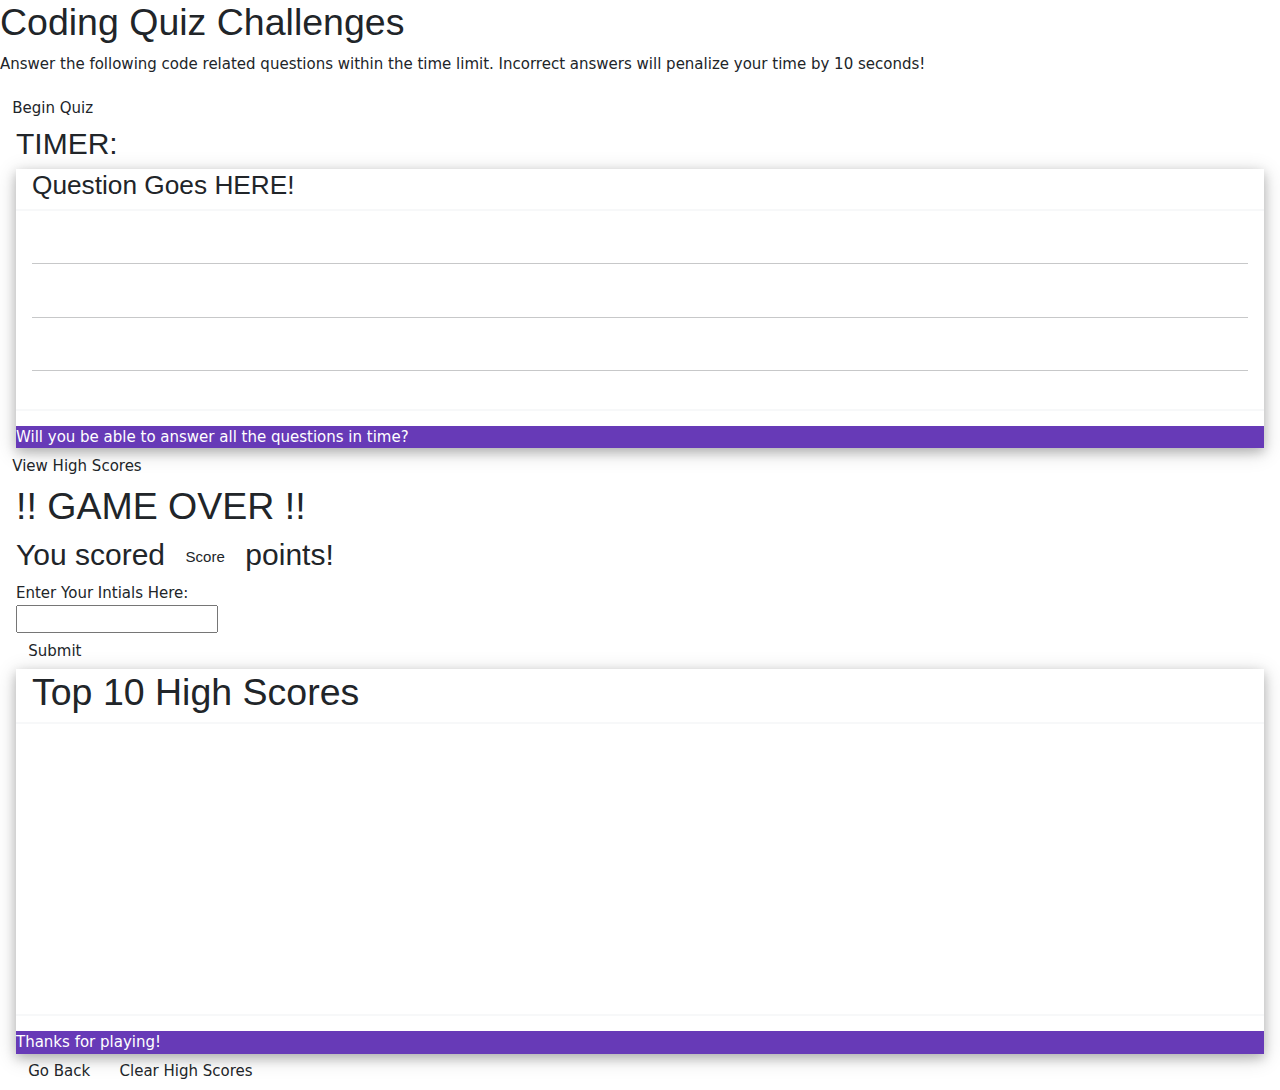
==== index.html @ 612eb7d9 "html framework" ====
<!DOCTYPE html>
<html lang="en">
    <head>
        <meta charset="UTF-8">
        <meta name="viewport" content="width=device-width, initial-scale=1.0">
        <link rel="stylesheet" href="./assets/styles/reset.css">
        <link rel="stylesheet" href="https://www.w3schools.com/w3css/4/w3.css">
        <link rel="stylesheet" href="https://cdn.jsdelivr.net/npm/bootstrap@5.1.0/dist/css/bootstrap.min.css">
        <link rel="stylesheet" href="/assets/styles/style.css">
        <title>Code Quiz</title>
    </head>
    <body>
        <h1>Coding Quiz Challenges</h1>
        <div class="start">
            <p>Answer the following code related questions within the time limit. Incorrect answers will penalize your time by 10 seconds!</p>
            <button id="beingBtn" type="button" class="btn $indigo-600">Begin Quiz</button><br>
        </div>
        <main class="main">
            <div id="gameCard" class="w3-container hide">
                <h2 class="timer">TIMER: </h2>
                <div id="questionCard" class="w3-card-4">
                    <header class="w3-container w3-signal-white">
                        <h3 id="question">Question Goes HERE!</h3>
                    </header>
                    <hr class="border">
                    <div id="multipleChoice" class="w3-container">
                        <div class="questionLine">
                            <label id="mcA"></label>
                        </div><hr>
                        <div class="questionLine">
                            <label id="mcB"></label>
                        </div><hr>
                        <div class="questionLine">
                            <label id="mcC"></label>
                        </div><hr>
                        <div class="questionLine">
                            <label id="mcD"></label>
                        </div>
                    </div>
                    <hr class="border">
                    <footer id="feedback" class="w3-block w3-deep-purple">Will you be able to answer all the questions in time?</footer>
                </div>
            </div>

            <button id="leaderBrn" type="button" class="btn">View High Scores</button>

            <div id="highScoreForm" class="w3-container hide">
                <h1>!! GAME OVER !!</h1>
                <h2>You scored <span id="scoreBtn" class="btn">Score</span> points!</h2>
                <form>
                    <label for="initialsBox">Enter Your Intials Here: </label><br>
                    <input id="initialsBox" type="text" maxlenght="3"><br>
                    <input id="submitBtn" type="submit" class="btn">
                </form>
            </div>

            <div id="scoreCard" class="w3-container hide">
                <div id="cardHighScore" class="w3-card-4">
                    <header class="w3-container w3-signal-white">
                        <h1>Top 10 High Scores</h1>
                    </header>
                    <hr class="border">
                    <div id="leaderBoard" class="w3-container" style="min-height: 275px"></div>
                    <hr class="border">
                    <footer id="goodBye" class="w3-block w3-deep-purple">Thanks for playing!</footer>
                </div>
                <button id="backBtn" type="button" class="btn">Go Back</button>
                <botton id="clearBtn" type="button" class="btn">Clear High Scores</botton>
            </div>
        </main>
        <script src="./assets/scripts/questions.js"></script>
        <script src="assets/scripts/script.js"></script>
        <script src="https://code.jquery.com/jquery-3.5.1.slim.min.js"></script>
        <script src="https://cdn.jsdelivr.net/npm/popper.js@1.16.1/dist/umd/popper.min.js"></script>
        <script src="https://stackpath.bootstrapcdn.com/bootstrap/4.5.2/js/bootstrap.min.js"></script>
    </body>
</html>
---- assets/styles/style.css ----
.border {
    margin-top: 0;
    border-color: transparent;
}
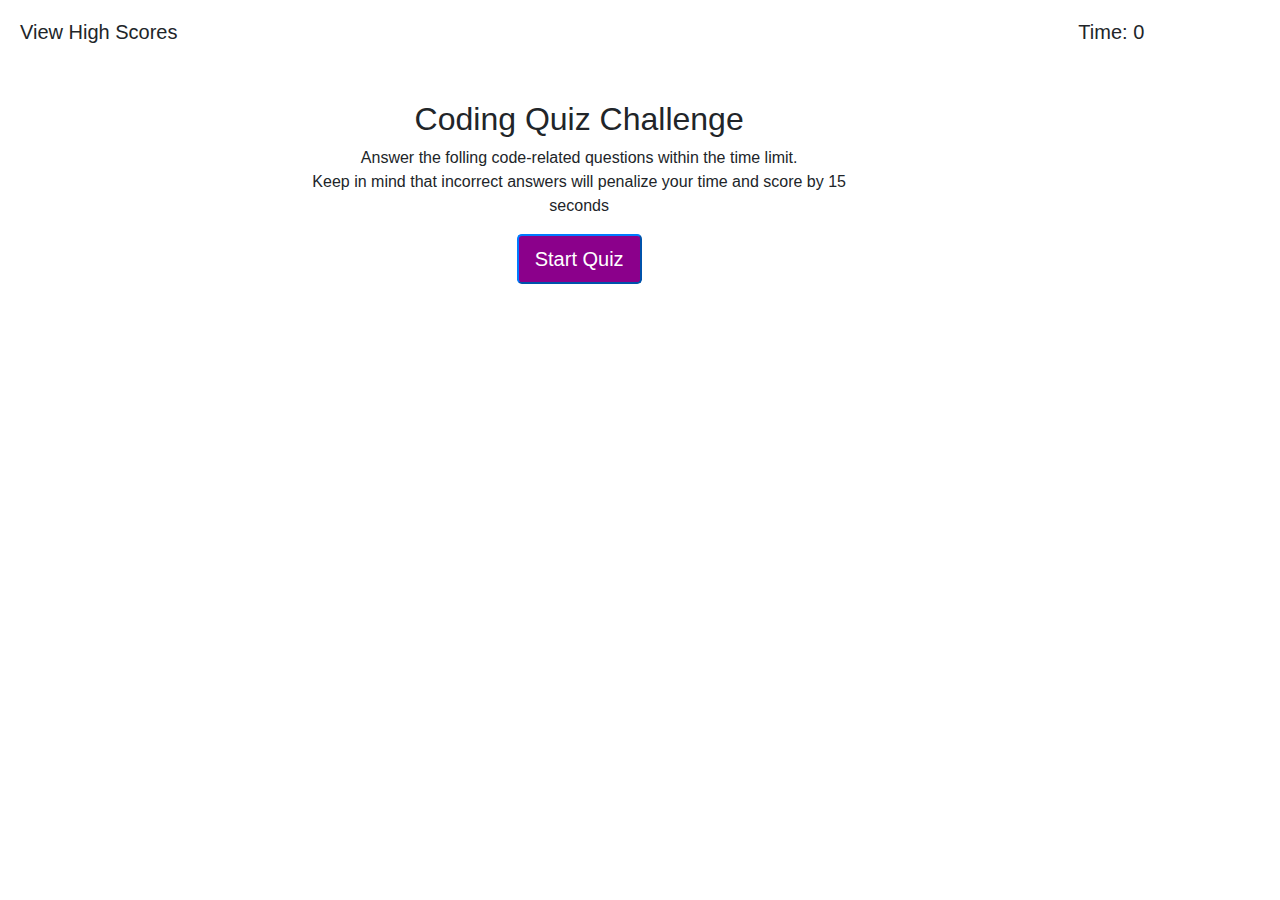
==== commit 108c06c1: "css" ====
--- a/index.html
+++ b/index.html
@@ -3,75 +3,72 @@
     <head>
         <meta charset="UTF-8">
         <meta name="viewport" content="width=device-width, initial-scale=1.0">
-        <link rel="stylesheet" href="./assets/styles/reset.css">
-        <link rel="stylesheet" href="https://www.w3schools.com/w3css/4/w3.css">
-        <link rel="stylesheet" href="https://cdn.jsdelivr.net/npm/bootstrap@5.1.0/dist/css/bootstrap.min.css">
-        <link rel="stylesheet" href="/assets/styles/style.css">
+        <link rel="stylesheet" href="https://stackpath.bootstrapcdn.com/bootstrap/4.3.1/css/bootstrap.min.css">
+        <link rel="stylesheet" href="./assets/styles/style.css">
         <title>Code Quiz</title>
     </head>
     <body>
-        <h1>Coding Quiz Challenges</h1>
-        <div class="start">
-            <p>Answer the following code related questions within the time limit. Incorrect answers will penalize your time by 10 seconds!</p>
-            <button id="beingBtn" type="button" class="btn $indigo-600">Begin Quiz</button><br>
-        </div>
-        <main class="main">
-            <div id="gameCard" class="w3-container hide">
-                <h2 class="timer">TIMER: </h2>
-                <div id="questionCard" class="w3-card-4">
-                    <header class="w3-container w3-signal-white">
-                        <h3 id="question">Question Goes HERE!</h3>
-                    </header>
-                    <hr class="border">
-                    <div id="multipleChoice" class="w3-container">
-                        <div class="questionLine">
-                            <label id="mcA"></label>
-                        </div><hr>
-                        <div class="questionLine">
-                            <label id="mcB"></label>
-                        </div><hr>
-                        <div class="questionLine">
-                            <label id="mcC"></label>
-                        </div><hr>
-                        <div class="questionLine">
-                            <label id="mcD"></label>
-                        </div>
-                    </div>
-                    <hr class="border">
-                    <footer id="feedback" class="w3-block w3-deep-purple">Will you be able to answer all the questions in time?</footer>
+        <main class="first">
+            <div class="row header">
+                <div class ="col-md-10 col-sm-6">
+                    <h5 id="h-score">View High Scores</h5>
+                </div>
+                <div class ="col-md-2 col-sm-6">
+                    <h5 id="time">Time: 0 </h5>
                 </div>
             </div>
+            
+            <br><br>
+            
+            <div class="wrapper">
+                <div class=" row ">
+                    <div class="col-md-10 col-sm-6">
+                        <h2>Coding Quiz Challenge</h2>
+                    </div>
+                </div>
+                <div class="row">
+                    <div class="col-md-10 col-sm-6">
+                        <p>Answer the folling code-related questions within the time limit.
+                            <br> Keep in mind that incorrect answers will penalize your time and score by 15 seconds
+                        </p>
+                        <button id="start" class="brn btn-primary btn-lg">Start Quiz</button>
+                    </div>
+                </div>
+            </div>
+            <!-- beginning of question containter -->
+            <div class ="divContainer">
+                <!-- beginning of question display -->
+                <h3 id="title"></h3>
+                <ol id="q-list"></ol>
+            </div>
+            <br>
+            <div id="response"></div>
 
-            <button id="leaderBrn" type="button" class="btn">View High Scores</button>
-
-            <div id="highScoreForm" class="w3-container hide">
-                <h1>!! GAME OVER !!</h1>
-                <h2>You scored <span id="scoreBtn" class="btn">Score</span> points!</h2>
-                <form>
-                    <label for="initialsBox">Enter Your Intials Here: </label><br>
-                    <input id="initialsBox" type="text" maxlenght="3"><br>
-                    <input id="submitBtn" type="submit" class="btn">
+            <div class="finish">
+                <h3>!! GAME OVER !!</h3>
+                <p id="result"> </p>
+                <p id="errorSmg"></p>
+                <form class="form-inline">
+                    <div class="form-group mb-2">
+                        <h5 id="staticEmail2">Enter Your Intials Here: </h5>
+                    </div>
+                    <div class="form-group mx-sm-3 mb-2">
+                        <input type="text" maxlenght="3" class="form-control" id="inputInitial" placeholder="Enter Your Initials">
+                    </div>
+                    <button type="submit" class="btn btn-primary mb-2">Submit</button>
                 </form>
             </div>
 
-            <div id="scoreCard" class="w3-container hide">
-                <div id="cardHighScore" class="w3-card-4">
-                    <header class="w3-container w3-signal-white">
-                        <h1>Top 10 High Scores</h1>
-                    </header>
-                    <hr class="border">
-                    <div id="leaderBoard" class="w3-container" style="min-height: 275px"></div>
-                    <hr class="border">
-                    <footer id="goodBye" class="w3-block w3-deep-purple">Thanks for playing!</footer>
-                </div>
-                <button id="backBtn" type="button" class="btn">Go Back</button>
-                <botton id="clearBtn" type="button" class="btn">Clear High Scores</botton>
+            <div class = "final">
+                 <h2>High Scores</h2>
+                    <div class="col-sm-10">
+                        <input type="text" readonly class="form-control-plaintext" id="staticEmail" value="1.">
+                    </div>
+                <button class="backBtn" oneclick="init()">Go Back</button>
+                <botton class="clearBtn" coneclicck="clearScore()">Clear High Scores</botton>
             </div>
         </main>
         <script src="./assets/scripts/questions.js"></script>
         <script src="assets/scripts/script.js"></script>
-        <script src="https://code.jquery.com/jquery-3.5.1.slim.min.js"></script>
-        <script src="https://cdn.jsdelivr.net/npm/popper.js@1.16.1/dist/umd/popper.min.js"></script>
-        <script src="https://stackpath.bootstrapcdn.com/bootstrap/4.5.2/js/bootstrap.min.js"></script>
     </body>
 </html>--- a/assets/styles/style.css
+++ b/assets/styles/style.css
@@ -1,4 +1,98 @@
-.border {
-    margin-top: 0;
-    border-color: transparent;
-}+body{
+    margin: 20px!important;
+ }
+ .wrapper{
+     margin: 0 auto; 
+     width: 700px; 
+     text-align: center; 
+      
+ }
+ .finish{
+     margin: 0 auto; 
+     width: 900px; 
+     visibility: hidden;
+ }
+ 
+ .final{
+ 
+     margin: 0 auto; 
+     width: 900px; 
+     visibility: hidden;
+  }
+ 
+ .all_btn{
+     background: darkmagenta; 
+     padding: 10px;
+     margin: 10px;
+     width: 30%; 
+     border: 1px solid cornsilk;
+     border-radius: 5px;
+     color: white;   
+     font-size: 1.em;
+     text-align: center;
+     /* cursor: pointer;  */
+     
+     
+ }
+ .backBtn, .clearBtn{
+     background: darkmagenta; 
+     padding: 10px;
+     margin: 10px; 
+     border: 1px solid cornsilk;
+     border-radius: 5px;
+     color: white;   
+     font-size: 1.em;
+     
+ 
+ }
+ 
+ button{
+     background: darkmagenta!important; 
+      
+ }
+ 
+ @media only screen 
+ and (min-width:320px) 
+ and (max-width:540px) {
+ 
+     .all_btn{
+         background: darkmagenta; 
+         padding: 10px;
+         margin: 20px;
+         width: 100%; 
+         border: 1px solid cornsilk;
+         border-radius: 5px;
+         color: white;   
+         font-size: 1.em;
+         text-align: center;
+         /* cursor: pointer;  */
+         
+         
+     }
+     .wrapper{
+         margin: 0px;
+         text-align: justify;
+         word-wrap: break-word;
+         width: 100%;
+     }
+ 
+         
+     h2{
+         text-align: left;
+     }
+ 
+     .finish{
+         margin: 0px; 
+         width: 100%; 
+         visibility: hidden;
+     }
+     
+     .final{
+ 
+         margin: 0px; 
+         width: 100%; 
+         visibility: hidden;
+      }
+ }
+ 
+ 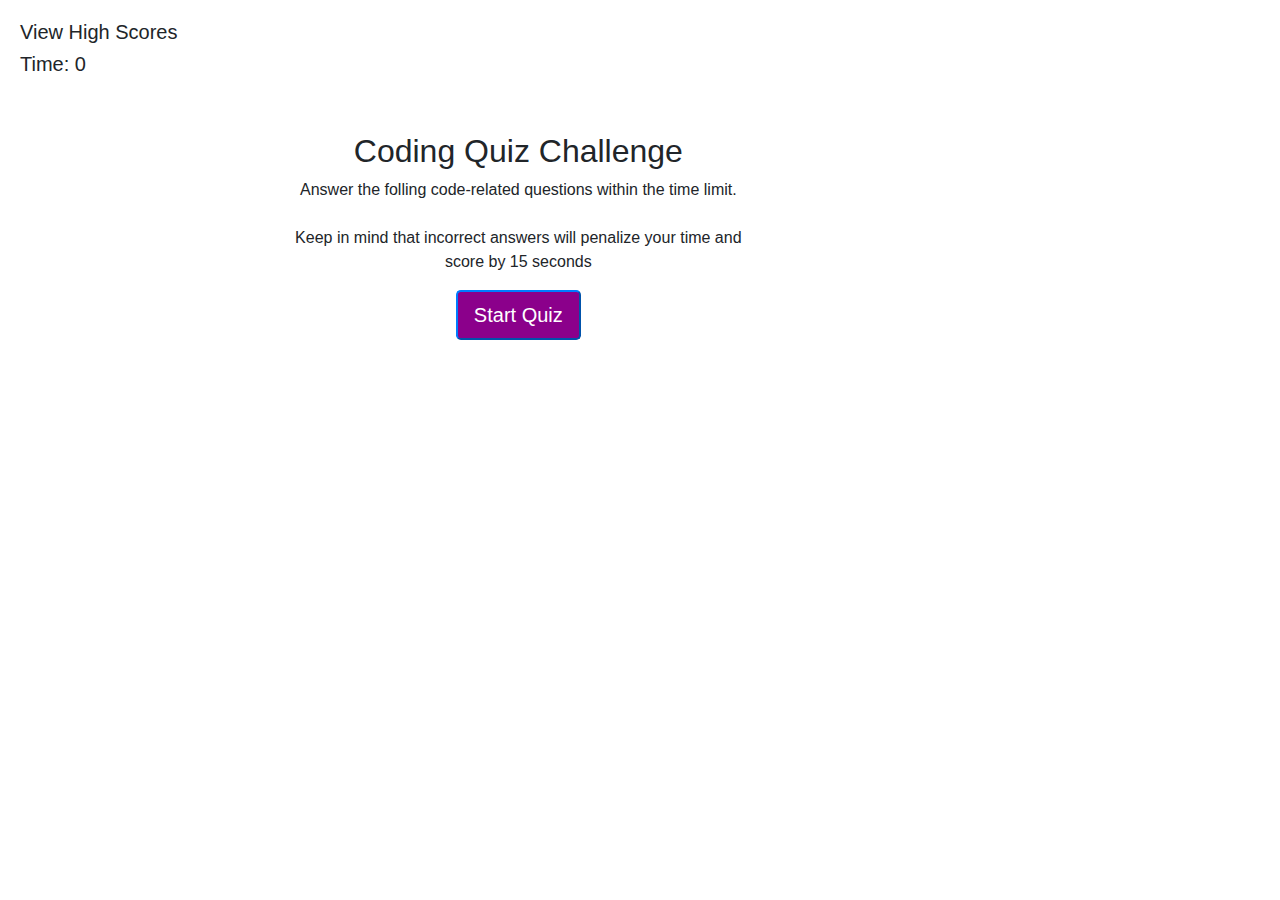
==== commit 292d84e6: "fixed js - WORKING NOW" ====
--- a/index.html
+++ b/index.html
@@ -10,11 +10,11 @@
     <body>
         <main class="first">
             <div class="row header">
-                <div class ="col-md-10 col-sm-6">
+                <div class ="col-md-12 col-sm-12">
                     <h5 id="h-score">View High Scores</h5>
                 </div>
-                <div class ="col-md-2 col-sm-6">
-                    <h5 id="time">Time: 0 </h5>
+                <div class ="col-md-12 col-sm-12">
+                    <h5 id="time">Time: 0</h5>
                 </div>
             </div>
             
@@ -22,35 +22,40 @@
             
             <div class="wrapper">
                 <div class=" row ">
-                    <div class="col-md-10 col-sm-6">
+                    <div class="col-md-8 col-sm-12">
                         <h2>Coding Quiz Challenge</h2>
                     </div>
                 </div>
                 <div class="row">
-                    <div class="col-md-10 col-sm-6">
+                    <div class="col-md-8 col-sm-12">
                         <p>Answer the folling code-related questions within the time limit.
-                            <br> Keep in mind that incorrect answers will penalize your time and score by 15 seconds
+                            <br><br> Keep in mind that incorrect answers will penalize your time and score by 15 seconds
                         </p>
                         <button id="start" class="brn btn-primary btn-lg">Start Quiz</button>
                     </div>
                 </div>
             </div>
             <!-- beginning of question containter -->
+    
             <div class ="divContainer">
                 <!-- beginning of question display -->
-                <h3 id="title"></h3>
-                <ol id="q-list"></ol>
+                <h3 id="title">
+
+                </h3>
+                <ol id="q-list">
+  
+                </ol>
             </div>
             <br>
             <div id="response"></div>
 
-            <div class="finish">
+            <div class="finish justify-content-center">
                 <h3>!! GAME OVER !!</h3>
-                <p id="result"> </p>
-                <p id="errorSmg"></p>
+                <p id="result"></p>
+                <p id="errorMsg"></p>
                 <form class="form-inline">
                     <div class="form-group mb-2">
-                        <h5 id="staticEmail2">Enter Your Intials Here: </h5>
+                        <h5>Enter Your Intials Here: </h5>
                     </div>
                     <div class="form-group mx-sm-3 mb-2">
                         <input type="text" maxlenght="3" class="form-control" id="inputInitial" placeholder="Enter Your Initials">
@@ -61,14 +66,15 @@
 
             <div class = "final">
                  <h2>High Scores</h2>
-                    <div class="col-sm-10">
-                        <input type="text" readonly class="form-control-plaintext" id="staticEmail" value="1.">
+                    <div class="col-sm-12">
+                        <input type="text" readonly class="form-control-plaintext" id="userInScore" value="1.">
                     </div>
-                <button class="backBtn" oneclick="init()">Go Back</button>
-                <botton class="clearBtn" coneclicck="clearScore()">Clear High Scores</botton>
+                <button class="backBtn" onclick="reset()">Go Back</button>
+                <botton class="clearBtn" onclick="clearScore()">Clear High Scores</botton>
             </div>
+        
+        <script src="assets/scripts/script.js"></script>
+        <script src="assets/scripts/questions.js"></script>
         </main>
-        <script src="./assets/scripts/questions.js"></script>
-        <script src="assets/scripts/script.js"></script>
     </body>
 </html>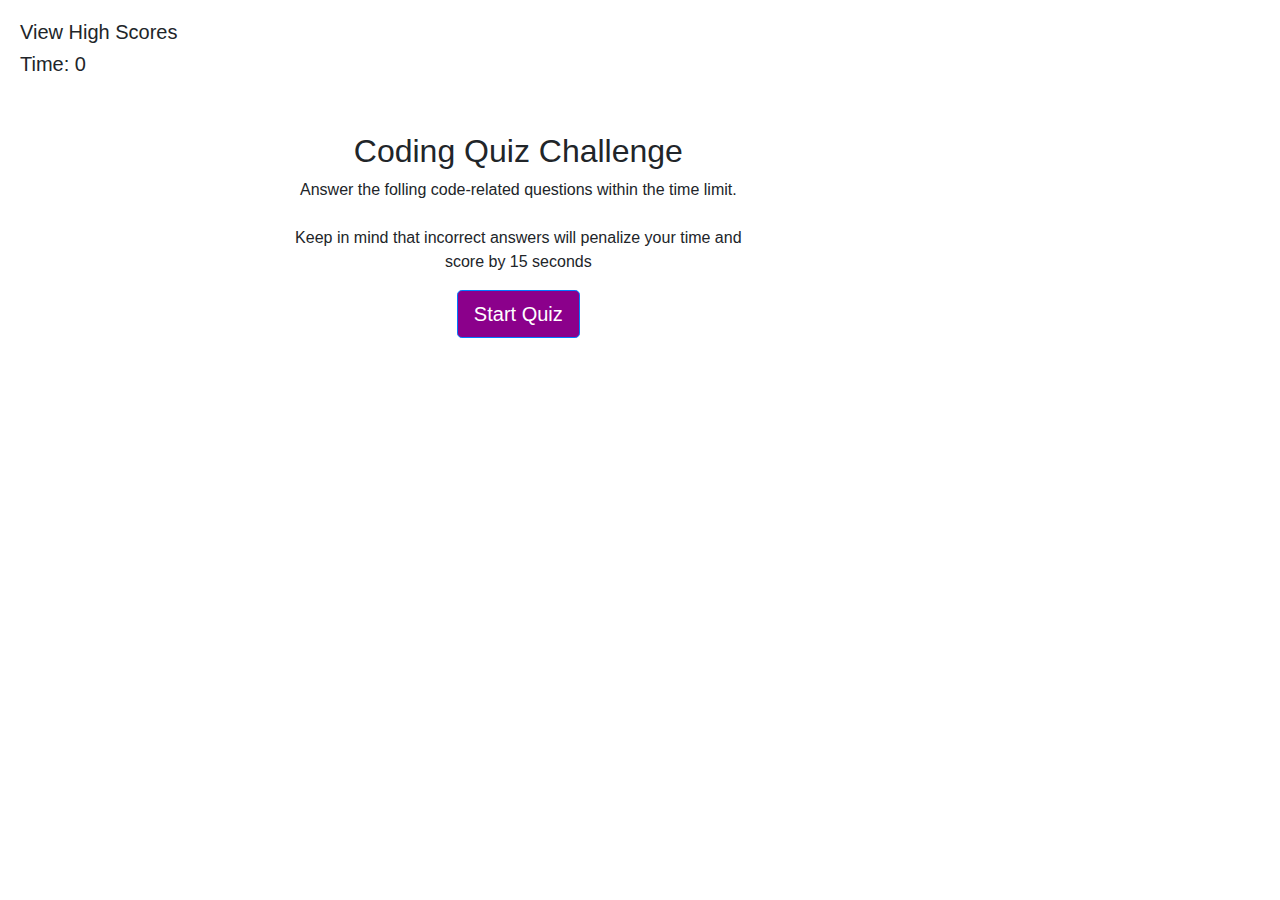
==== commit 2f86aa8b: "cleaning up scripts and fixing highscore" ====
--- a/index.html
+++ b/index.html
@@ -8,7 +8,7 @@
         <title>Code Quiz</title>
     </head>
     <body>
-        <main class="first">
+        <main class="start">
             <div class="row header">
                 <div class ="col-md-12 col-sm-12">
                     <h5 id="h-score">View High Scores</h5>
@@ -31,7 +31,7 @@
                         <p>Answer the folling code-related questions within the time limit.
                             <br><br> Keep in mind that incorrect answers will penalize your time and score by 15 seconds
                         </p>
-                        <button id="start" class="brn btn-primary btn-lg">Start Quiz</button>
+                        <button id="start" class="btn btn-primary btn-lg">Start Quiz</button>
                     </div>
                 </div>
             </div>
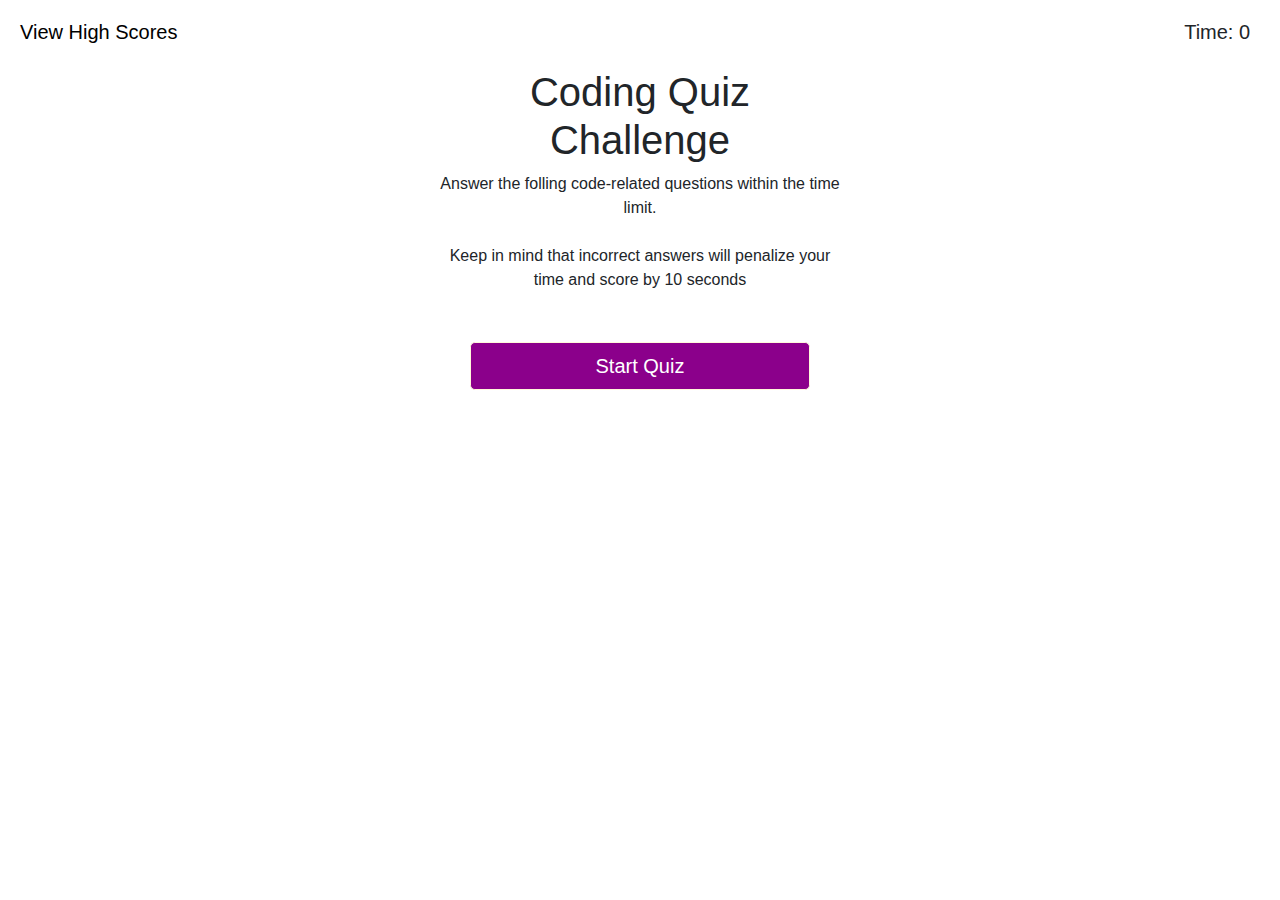
==== commit e573f4f9: "cleaned up js and html" ====
--- a/index.html
+++ b/index.html
@@ -8,73 +8,43 @@
         <title>Code Quiz</title>
     </head>
     <body>
-        <main class="start">
-            <div class="row header">
-                <div class ="col-md-12 col-sm-12">
-                    <h5 id="h-score">View High Scores</h5>
-                </div>
-                <div class ="col-md-12 col-sm-12">
-                    <h5 id="time">Time: 0</h5>
-                </div>
+        <div class="row header">
+            <div class ="col-md-11 col-sm-6">
+                <h5 class="scores"><a href="score.html">View High Scores</a></h5>
             </div>
-            
+            <div class ="col-md-1 col-sm-6">
+                <h5 class="timer">Time: <span id="time">0</span></h5>
+            </div>            
             <br><br>
-            
             <div class="wrapper">
-                <div class=" row ">
-                    <div class="col-md-8 col-sm-12">
-                        <h2>Coding Quiz Challenge</h2>
+                <div class="row">
+                    <div class="col-md-2"></div>
+                    <div id="start" class="col-md-8 col-sm-12 start">
+                        <h1>Coding Quiz Challenge</h1>
+                        <p>Answer the folling code-related questions within the time limit.
+                            <br><br> Keep in mind that incorrect answers will penalize your time and score by 10 seconds<br><br>
+                        </p>
+                        <button id="start" class="col-md-10 col-sm-12 btn-lg">Start Quiz</button>
                     </div>
-                </div>
-                <div class="row">
-                    <div class="col-md-8 col-sm-12">
-                        <p>Answer the folling code-related questions within the time limit.
-                            <br><br> Keep in mind that incorrect answers will penalize your time and score by 15 seconds
-                        </p>
-                        <button id="start" class="btn btn-primary btn-lg">Start Quiz</button>
-                    </div>
-                </div>
+                </div>                       
+            <!-- beginning of question containter -->
+            <div id ="questions" class="hide row">
+                <h2 id="question-title"></h2>
+                <div id="choices" class="choices"></div>
             </div>
-            <!-- beginning of question containter -->
-    
-            <div class ="divContainer">
-                <!-- beginning of question display -->
-                <h3 id="title">
-
-                </h3>
-                <ol id="q-list">
-  
-                </ol>
-            </div>
-            <br>
-            <div id="response"></div>
-
-            <div class="finish justify-content-center">
-                <h3>!! GAME OVER !!</h3>
-                <p id="result"></p>
-                <p id="errorMsg"></p>
-                <form class="form-inline">
-                    <div class="form-group mb-2">
-                        <h5>Enter Your Intials Here: </h5>
-                    </div>
-                    <div class="form-group mx-sm-3 mb-2">
-                        <input type="text" maxlenght="3" class="form-control" id="inputInitial" placeholder="Enter Your Initials">
-                    </div>
-                    <button type="submit" class="btn btn-primary mb-2">Submit</button>
-                </form>
+            <!--final score screen-->
+            <div id="finish" class="hide">
+                <h2>!! ALL DONE !!</h2>
+                <p>Your final score is <span id="final-score"></span>.</p>
+                <p>
+                    Enter your initials: <input type="text" id="userInitials" max="3" />
+                    <button id="submit" class="mb-2">Submit</button>
+                </p>
             </div>
 
-            <div class = "final">
-                 <h2>High Scores</h2>
-                    <div class="col-sm-12">
-                        <input type="text" readonly class="form-control-plaintext" id="userInScore" value="1.">
-                    </div>
-                <button class="backBtn" onclick="reset()">Go Back</button>
-                <botton class="clearBtn" onclick="clearScore()">Clear High Scores</botton>
-            </div>
-        
+            <div id="feedback" class="feedback hide"></div>
+        </div>
+        <script src="assets/scripts/questions.js"></script>
         <script src="assets/scripts/script.js"></script>
-        <script src="assets/scripts/questions.js"></script>
-        </main>
     </body>
 </html>--- a/assets/styles/style.css
+++ b/assets/styles/style.css
@@ -1,98 +1,144 @@
+*{
+    text-decoration: none;
+}
+
 body{
-    margin: 20px!important;
- }
- .wrapper{
-     margin: 0 auto; 
-     width: 700px; 
-     text-align: center; 
-      
- }
- .finish{
-     margin: 0 auto; 
-     width: 900px; 
-     visibility: hidden;
- }
+    margin: 20px;
+    
+}
+
+.wrapper{
+    margin: 0 auto; 
+    max-width: 700px; 
+    text-align: center;
+}
+
+.start {
+    text-align: center;
+    display: inline-block
+}
+
+.finish{
+    margin: 0 auto; 
+    width: 900px; 
+    visibility: hidden;
+}
  
- .final{
+.final{
+    margin: 0 auto; 
+    width: 900px; 
+    visibility: hidden;
+}
+
+.feedback {
+    font-style: italic;
+    font-size: 120%;
+    margin-top: 20px;
+    padding-top: 10px;
+    color: gray;
+    border-top: 2px solid rgb(201, 193, 193);
+}
+  
+.hide {
+    display: none;
+}
+  
+a {
+    color: black;
+    transition: color 0.1s;
+}
+
+a:hover {
+    color: #70707a;
+    text-decoration: none;
+}
  
-     margin: 0 auto; 
-     width: 900px; 
-     visibility: hidden;
-  }
  
- .all_btn{
-     background: darkmagenta; 
-     padding: 10px;
-     margin: 10px;
-     width: 30%; 
-     border: 1px solid cornsilk;
-     border-radius: 5px;
-     color: white;   
-     font-size: 1.em;
-     text-align: center;
-     /* cursor: pointer;  */
-     
-     
- }
- .backBtn, .clearBtn{
-     background: darkmagenta; 
-     padding: 10px;
-     margin: 10px; 
-     border: 1px solid cornsilk;
-     border-radius: 5px;
-     color: white;   
-     font-size: 1.em;
-     
+button{
+    cursor: pointer;
+    background: darkmagenta; 
+    padding: 10px;
+    margin: 10px;
+    width: 30%; 
+    border: 1px solid cornsilk;
+    border-radius: 5px;
+    color: white;   
+    font-size: 1.em;
+    text-align: center;      
+    float:none;
+}
+
+button:hover {
+    background-color: plum;
+}
+
+.choices button {
+    text-align: center;
+    display: inline-block;
+
+}
+
+.scoreBtn {
+    background: darkmagenta; 
+    padding: 10px;
+    margin: 10px;
+    width: 250px; 
+    border: 1px solid cornsilk;
+    border-radius: 5px;
+    color: white;   
+    font-size: 1.em;
+}
+
+input[type="text"] {
+    font-size: 100%;
+}
+
+ol {
+    padding-left: 0px;
+    max-height: 400px;
+    overflow: auto;
+}
+  
+li {
+    padding: 5px;
+    list-style: decimal inside none;
+    max-width: 500px;
+}
+  
+li:nth-child(odd) {
+    background-color: #dfdae7;
+}
+
+
  
- }
+@media only screen 
+and (min-width:320px) 
+and (max-width:540px) {
  
- button{
-     background: darkmagenta!important; 
-      
- }
- 
- @media only screen 
- and (min-width:320px) 
- and (max-width:540px) {
- 
-     .all_btn{
-         background: darkmagenta; 
-         padding: 10px;
-         margin: 20px;
-         width: 100%; 
-         border: 1px solid cornsilk;
-         border-radius: 5px;
-         color: white;   
-         font-size: 1.em;
-         text-align: center;
-         /* cursor: pointer;  */
-         
-         
-     }
-     .wrapper{
-         margin: 0px;
-         text-align: justify;
-         word-wrap: break-word;
-         width: 100%;
-     }
+    .wrapper{
+        margin: 0px;
+        text-align: justify;
+        word-wrap: break-word;
+        width: 100%;
+    }
  
          
-     h2{
-         text-align: left;
-     }
+    h2{
+        text-align: left;
+    }
  
      .finish{
-         margin: 0px; 
-         width: 100%; 
-         visibility: hidden;
-     }
+        margin: 0px; 
+        width: 100%; 
+        visibility: hidden;
+    }
      
-     .final{
+    .final{
  
-         margin: 0px; 
-         width: 100%; 
-         visibility: hidden;
-      }
- }
+        margin: 0px; 
+        width: 100%; 
+        visibility: hidden;
+    }
+}
  
  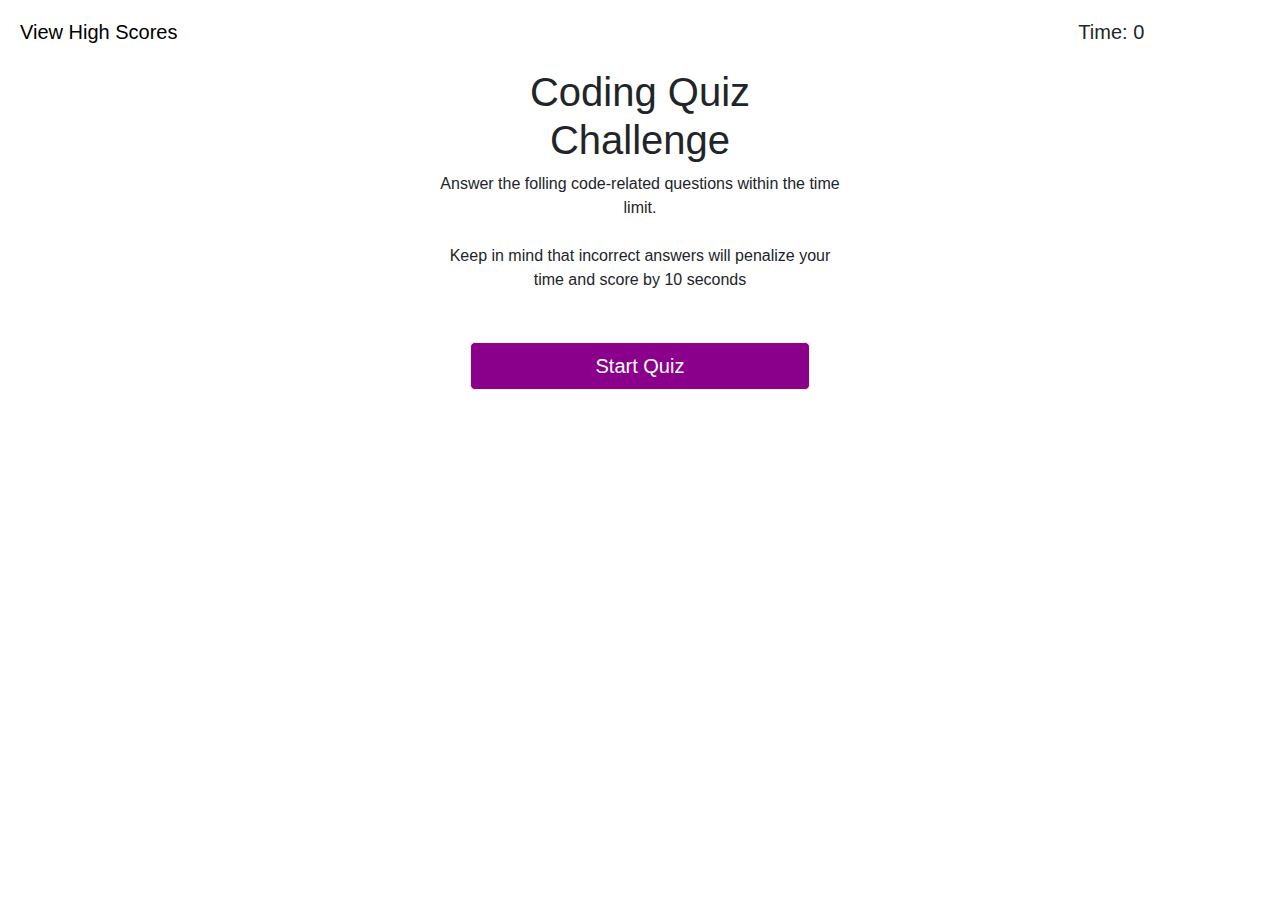
==== commit e2728ab6: "update README" ====
--- a/index.html
+++ b/index.html
@@ -9,22 +9,22 @@
     </head>
     <body>
         <div class="row header">
-            <div class ="col-md-11 col-sm-6">
+            <div class ="col-md-10 col-sm-8">
                 <h5 class="scores"><a href="score.html">View High Scores</a></h5>
             </div>
-            <div class ="col-md-1 col-sm-6">
+            <div class ="col-md-2 col-sm-4">
                 <h5 class="timer">Time: <span id="time">0</span></h5>
             </div>            
             <br><br>
             <div class="wrapper">
                 <div class="row">
-                    <div class="col-md-2"></div>
-                    <div id="start" class="col-md-8 col-sm-12 start">
+                    <div class="col-md-2 col-sm-0"></div>
+                    <div id="start" class="col-md-8 col-sm-11 start">
                         <h1>Coding Quiz Challenge</h1>
                         <p>Answer the folling code-related questions within the time limit.
                             <br><br> Keep in mind that incorrect answers will penalize your time and score by 10 seconds<br><br>
                         </p>
-                        <button id="start" class="col-md-10 col-sm-12 btn-lg">Start Quiz</button>
+                        <button id="start" class="col-md-10 col-sm-11 btn-lg">Start Quiz</button>
                     </div>
                 </div>                       
             <!-- beginning of question containter -->
--- a/assets/styles/style.css
+++ b/assets/styles/style.css
@@ -4,7 +4,7 @@
 
 body{
     margin: 20px;
-    
+    display: block;
 }
 
 .wrapper{
@@ -82,11 +82,12 @@
     background: darkmagenta; 
     padding: 10px;
     margin: 10px;
-    width: 250px; 
+    width: auto; 
     border: 1px solid cornsilk;
     border-radius: 5px;
     color: white;   
     font-size: 1.em;
+    display: inline-block;
 }
 
 input[type="text"] {
